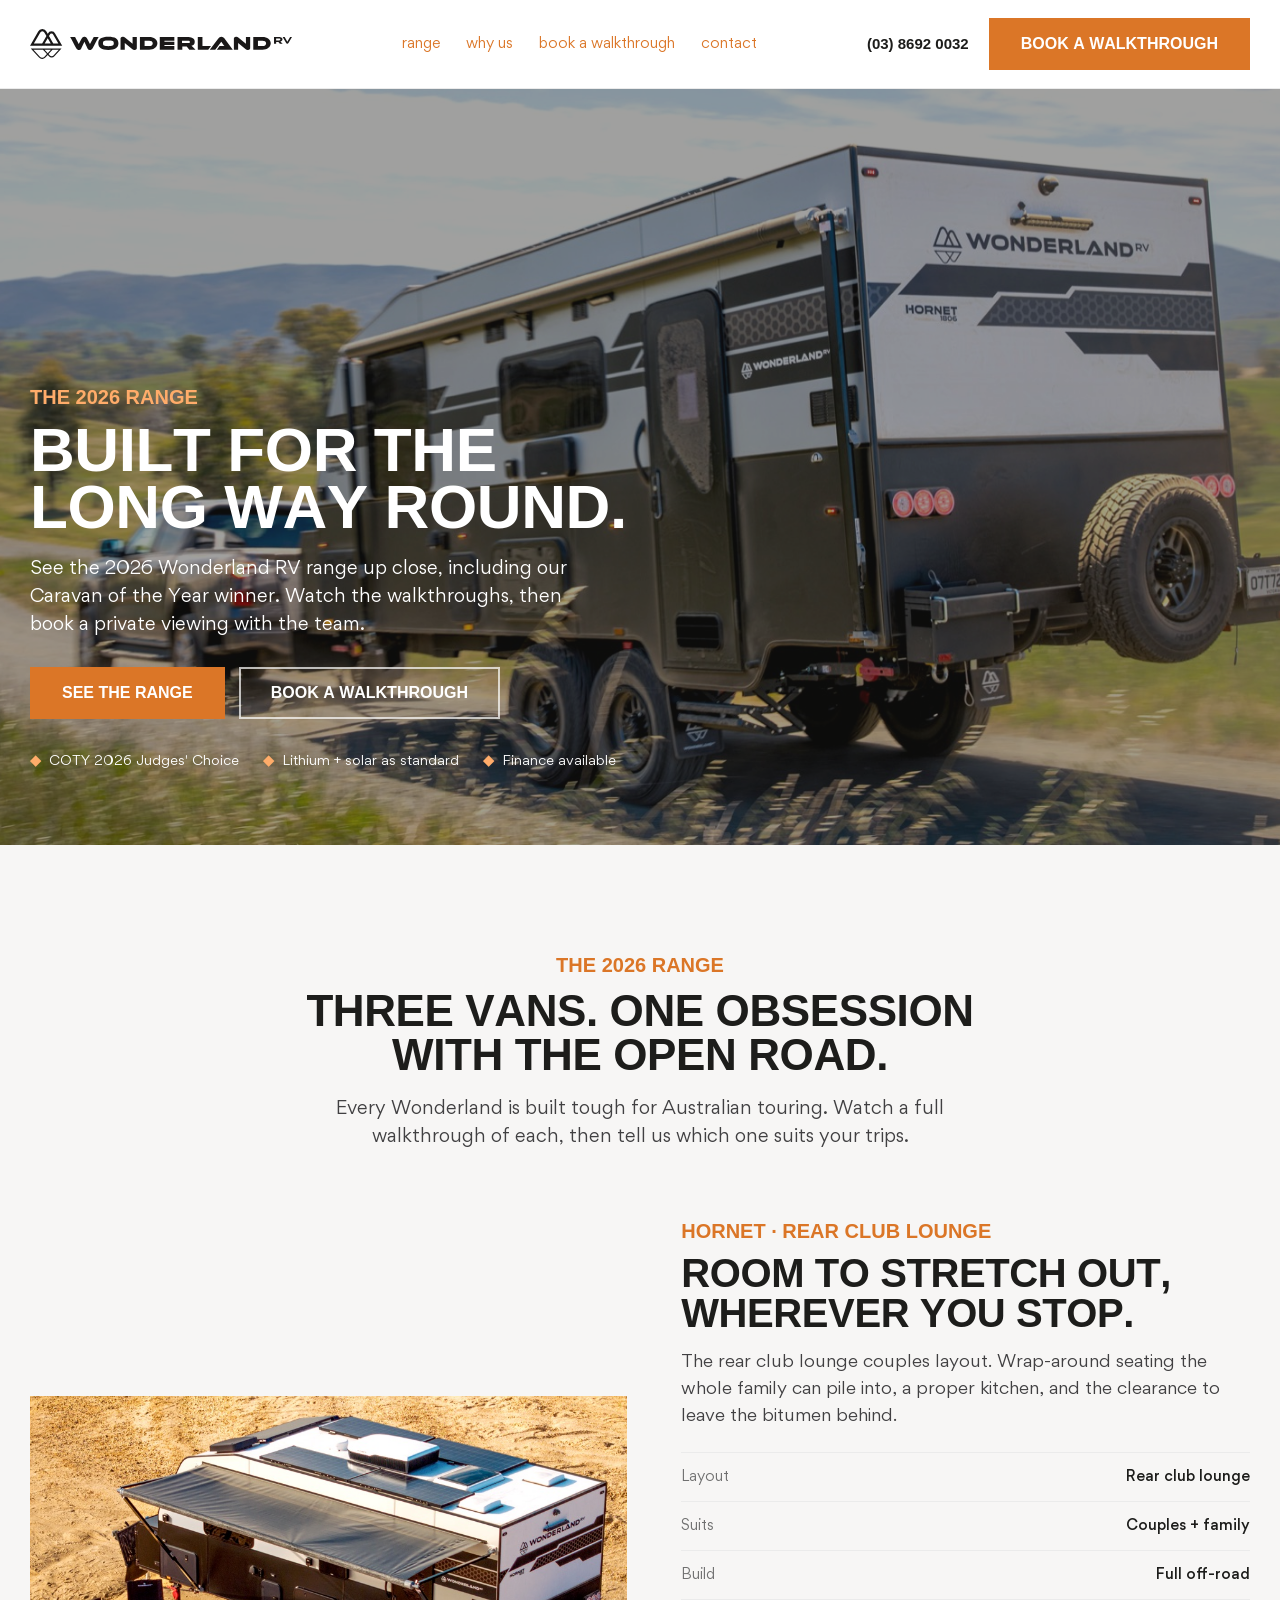
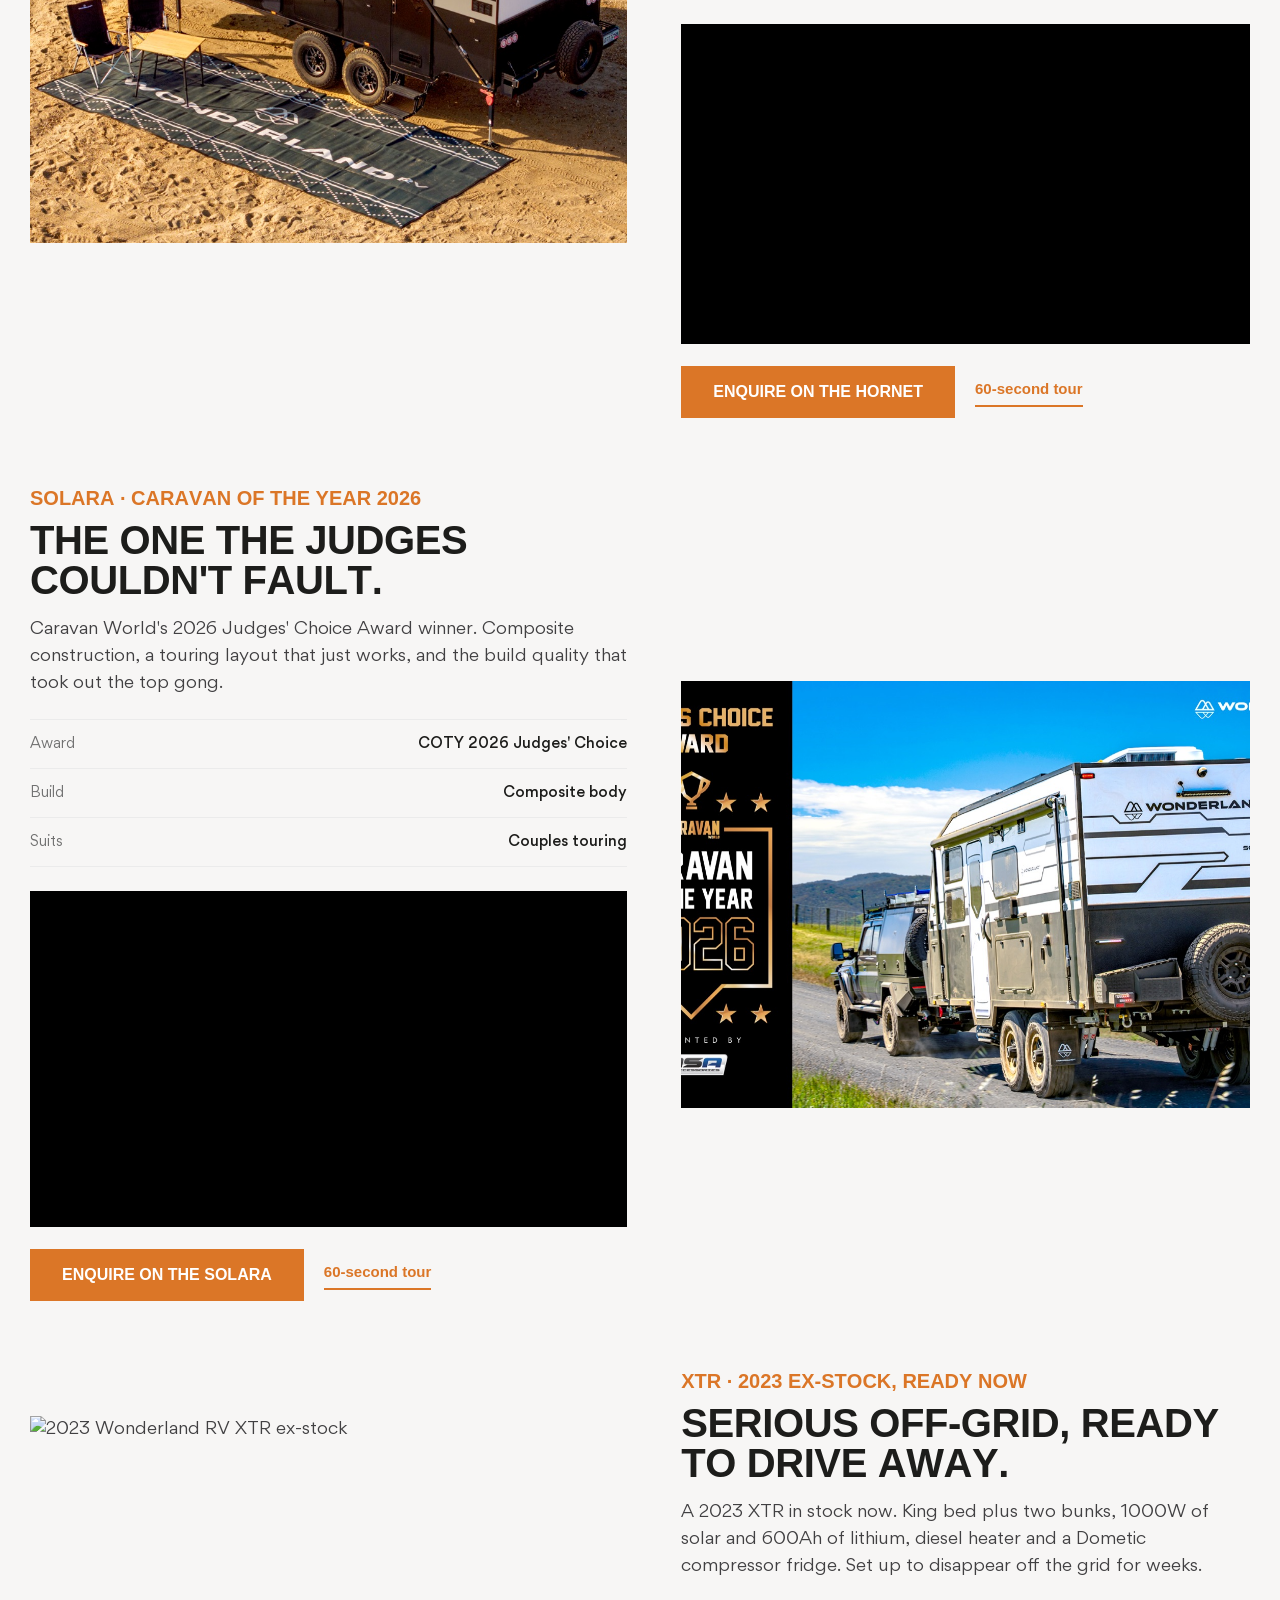
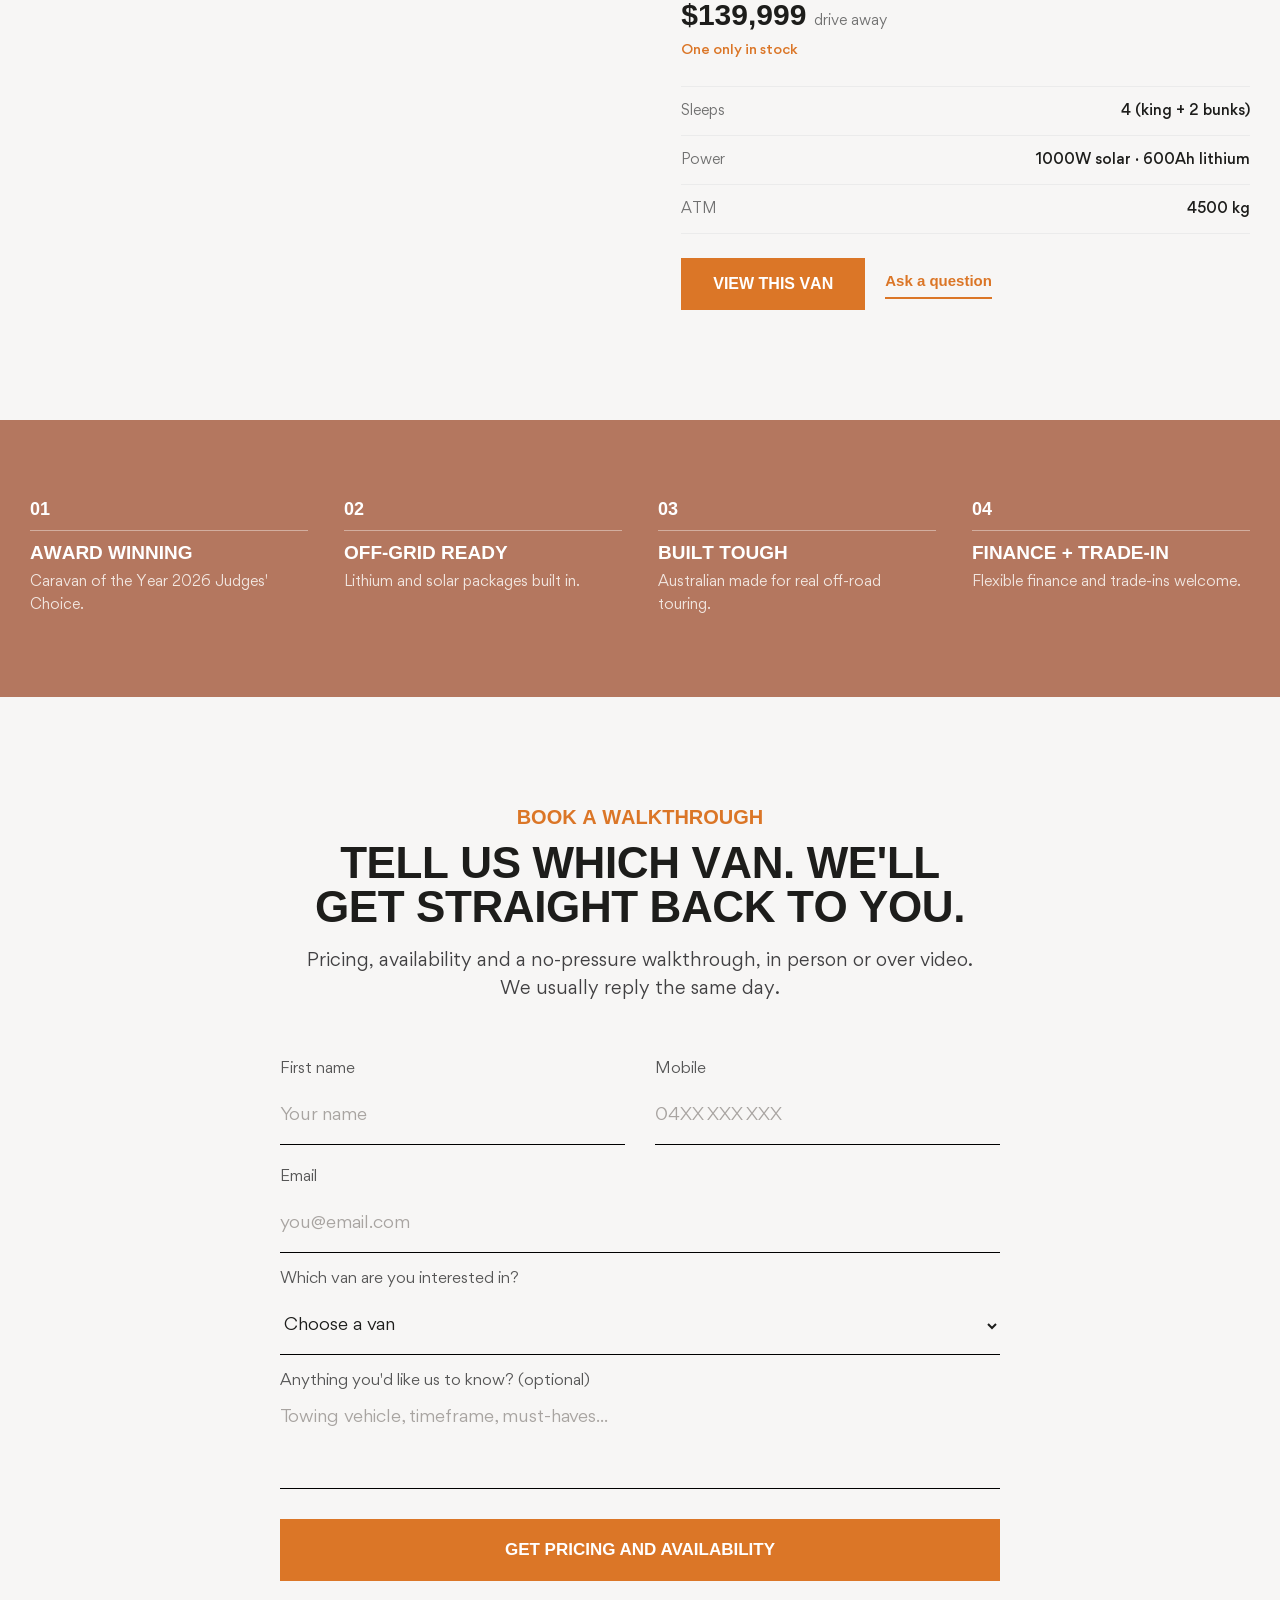
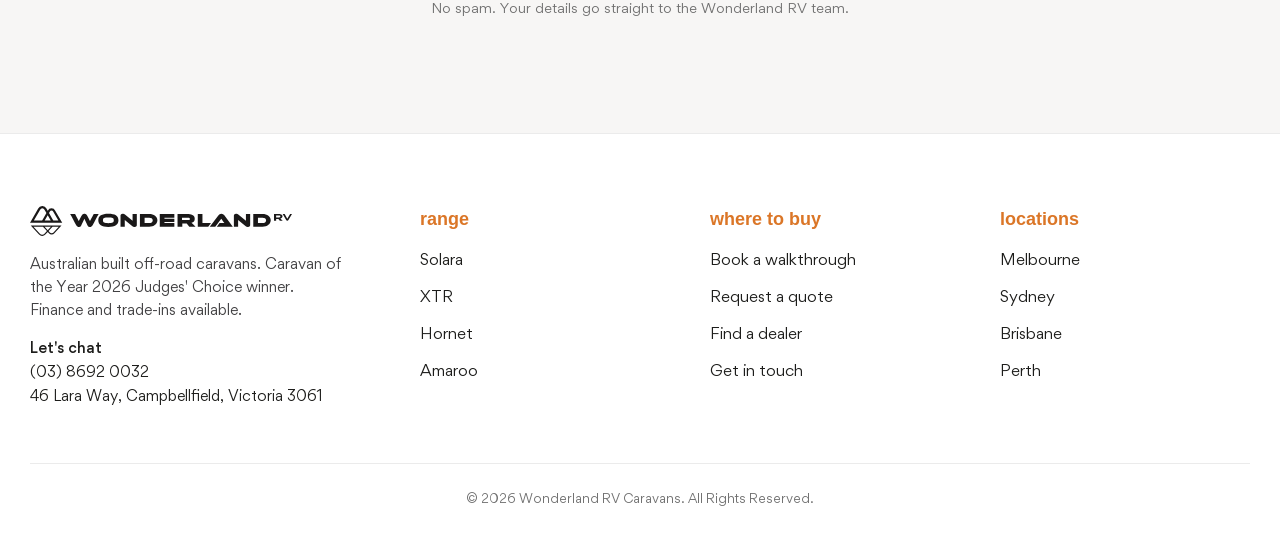
==== index.html @ b88dc8cc "Wonderland RV 2026 range landing page (WL1066 preview) Co-Authored-By: Claude Opus 4.8 <noreply@anth" ====
<!DOCTYPE html>
<html lang="en-AU">
<head>
<meta charset="UTF-8">
<meta name="viewport" content="width=device-width, initial-scale=1.0">
<title>Wonderland RV — The 2026 Range</title>
<link rel="stylesheet" href="https://use.typekit.net/ywn7byg.css">
<style>
  @font-face{font-family:"Gordita";src:url("assets/fonts/Gordita-Light.woff2") format("woff2");font-weight:300;font-style:normal;font-display:swap}
  @font-face{font-family:"Gordita";src:url("assets/fonts/Gordita-Regular.woff2") format("woff2");font-weight:400;font-style:normal;font-display:swap}
  @font-face{font-family:"Gordita";src:url("assets/fonts/Gordita-Medium.woff2") format("woff2");font-weight:500;font-style:normal;font-display:swap}

  :root{
    --orange:#DB7627; --orange-light:#FFAC6A; --brown:#764C36; --brown-band:#B4775F;
    --ink:#1D1D1B; --body:#414042; --label:#565656;
    --cream:#F7F6F5; --near-white:#FDFAFA; --white:#FFFFFF;
    --g100:#EBEBEB; --g200:#C1C0C0; --g300:#A8A4A1; --g400:#918F8D; --g500:#707070;
    --display:"aviano-sans","Arial Narrow",Arial,sans-serif;
    --font:"Gordita","Helvetica Neue",Arial,sans-serif;
    --max:1280px;
  }
  *{margin:0;padding:0;box-sizing:border-box}
  html{scroll-behavior:smooth}
  body{font-family:var(--font);font-weight:400;font-size:18px;line-height:26px;color:var(--body);background:var(--white);font-kerning:none;-webkit-font-smoothing:antialiased}
  img{display:block;max-width:100%}
  a{color:var(--ink);text-decoration:none;transition:color .2s}
  a:hover{color:var(--orange)}
  b,strong{font-weight:500}
  h1,h2,h3{font-family:var(--display);font-weight:900;color:var(--ink);letter-spacing:-0.4px;line-height:1}
  .wrap{max-width:var(--max);margin:0 auto;padding:0 30px}
  .eyebrow{font-family:var(--display);font-weight:900;color:var(--orange);font-size:20px;line-height:1;letter-spacing:0;margin-bottom:14px}

  /* buttons */
  .btn{display:inline-block;text-align:center;font-family:var(--display);font-weight:900;font-size:16px;line-height:1;
    background:var(--orange);color:#fff;border:2px solid var(--orange);border-radius:0;padding:16px 30px;cursor:pointer;transition:all .25s}
  .btn:hover{background:rgba(240,239,237,.6);color:var(--orange);border-color:var(--orange)}
  .btn-onlight:hover{background:var(--cream);color:var(--orange)}
  .btn-line{background:transparent;color:var(--ink);border:2px solid var(--ink)}
  .btn-line:hover{background:var(--ink);color:#fff;border-color:var(--ink)}
  .btn-white{background:transparent;color:#fff;border:2px solid rgba(255,255,255,.7)}
  .btn-white:hover{background:#fff;color:var(--orange);border-color:#fff}
  .textlink{font-family:var(--display);font-weight:900;font-size:15px;color:var(--orange);border-bottom:2px solid var(--orange);padding-bottom:3px}
  .textlink:hover{color:var(--brown);border-color:var(--brown)}

  /* header */
  header{position:sticky;top:0;z-index:200;background:#fff;border-bottom:1px solid var(--g100)}
  .hd{display:flex;align-items:center;justify-content:space-between;height:88px}
  .hd-logo img{height:30px;width:auto}
  .nav{display:flex;align-items:center;gap:26px}
  .nav a{font-family:var(--font);font-weight:400;font-size:15px;color:var(--orange)}
  .nav a:hover{color:var(--brown)}
  .hd-right{display:flex;align-items:center;gap:20px}
  .hd-phone{font-family:var(--display);font-weight:900;font-size:15px;color:var(--ink)}
  .hd-phone:hover{color:var(--orange)}

  /* hero */
  .hero{position:relative;min-height:84vh;display:flex;align-items:flex-end;
    background:url('assets/landscape-1.jpg') center/cover no-repeat}
  .hero::before{content:"";position:absolute;inset:0;background:rgba(29,29,27,.42)}
  .hero-in{position:relative;z-index:2;padding:0 30px 70px;max-width:760px}
  .hero .eyebrow{color:var(--orange-light)}
  .hero h1{color:#fff;font-size:62px;line-height:.92;margin-bottom:20px}
  .hero p{color:#fff;font-size:19px;line-height:28px;max-width:560px;margin-bottom:28px}
  .hero-cta{display:flex;gap:14px;flex-wrap:wrap}
  .hero-trust{display:flex;gap:24px;flex-wrap:wrap;margin-top:30px;color:#fff;font-size:14px}
  .hero-trust span{display:flex;align-items:center;gap:8px}
  .hero-trust i{color:var(--orange-light);font-style:normal;font-weight:700}

  /* sections */
  section{padding:110px 0}
  .sec-head{max-width:680px}
  .sec-head.center{margin:0 auto;text-align:center}
  .sec-head h2{font-size:44px;line-height:1;margin-bottom:18px}
  .sec-head p{font-size:19px;line-height:28px;color:var(--body)}
  .bg-cream{background:var(--cream)}
  .bg-nw{background:var(--near-white)}

  /* van blocks */
  .van{display:grid;grid-template-columns:1.05fr 1fr;gap:54px;align-items:center;margin-top:70px}
  .van:first-of-type{margin-top:54px}
  .van.flip .van-media{order:2}
  .van-media img{width:100%;height:100%;object-fit:cover;aspect-ratio:4/3}
  .van-label{font-family:var(--display);font-weight:900;font-size:20px;color:var(--orange);line-height:1;margin-bottom:12px}
  .van h3{font-size:40px;line-height:1;margin-bottom:16px}
  .van .lead{font-size:18px;line-height:27px;color:var(--body);margin-bottom:22px}
  .price{font-family:var(--font);margin-bottom:22px}
  .price .now{font-family:var(--display);font-weight:900;font-size:30px;color:var(--ink)}
  .price .lbl{font-size:15px;color:var(--g500);margin-left:8px}
  .price .stock{display:block;font-size:14px;color:var(--orange);font-weight:500;margin-top:4px}
  .specs{border-top:1px solid var(--g100);margin-bottom:24px}
  .specs .row{display:flex;justify-content:space-between;gap:16px;padding:11px 0;border-bottom:1px solid var(--g100);font-size:15px}
  .specs .row .k{color:var(--g500)}
  .specs .row .v{color:var(--ink);font-weight:500;text-align:right}
  .vid{position:relative;aspect-ratio:16/9;background:#000;margin-bottom:22px}
  .vid iframe{width:100%;height:100%;border:0;display:block}
  .van-actions{display:flex;gap:20px;align-items:center;flex-wrap:wrap}

  /* warm brown trust band */
  .band{background:var(--brown-band);color:#fff;padding:80px 0}
  .band .grid{display:grid;grid-template-columns:repeat(4,1fr);gap:36px}
  .band .num{font-family:var(--display);font-weight:900;font-size:18px;color:#fff;line-height:1;margin-bottom:12px;padding-bottom:12px;border-bottom:1px solid rgba(255,255,255,.4)}
  .band h4{font-family:var(--display);font-weight:900;font-size:19px;color:#fff;margin-bottom:8px;line-height:1.05}
  .band p{font-size:15px;line-height:23px;color:#f2e7e1}

  /* form */
  .formgrid{max-width:720px;margin:40px auto 0}
  .frow{display:grid;grid-template-columns:1fr 1fr;gap:0 30px}
  .field{margin-bottom:6px}
  .field label{display:block;margin:18px 0 10px;line-height:1;font-size:16px;font-weight:400;color:var(--label)}
  .field input,.field select,.field textarea{display:block;width:100%;height:58px;background:transparent;border:none;
    border-bottom:1px solid #000;border-radius:0;padding:0;outline:none;font-family:var(--font);font-size:18px;color:var(--ink)}
  .field textarea{height:90px;padding-top:8px;resize:none}
  .field select{color:var(--ink)}
  .field input::placeholder,.field textarea::placeholder{color:var(--g300)}
  .field input:focus,.field select:focus,.field textarea:focus{border-bottom-color:var(--orange)}
  .submitwrap{margin-top:30px}
  .submit{width:100%;height:62px;border:none;border-radius:0;background:var(--orange);color:#fff;
    font-family:var(--display);font-weight:900;font-size:17px;cursor:pointer;transition:background .25s}
  .submit:hover{background:var(--brown)}
  .reassure{text-align:center;font-size:14px;color:var(--g500);margin-top:16px}

  /* footer */
  footer{background:#fff;border-top:1px solid var(--g100);padding:72px 0 0}
  .foot-top{display:grid;grid-template-columns:1.4fr 1fr 1fr 1fr;gap:40px}
  .foot-logo img{height:30px;margin-bottom:18px}
  .foot-lead p{font-size:15px;line-height:23px;color:var(--body);margin-bottom:14px;max-width:320px}
  .foot-lead .ct{font-size:15px;line-height:24px;color:var(--ink)}
  .foot-lead .ct b{font-weight:500}
  .foot-col h5{font-family:var(--display);font-weight:900;font-size:18px;color:var(--orange);margin-bottom:16px;text-transform:lowercase}
  .foot-col a{display:block;font-size:16px;color:var(--ink);margin-bottom:11px}
  .foot-bottom{border-top:1px solid var(--g100);margin-top:54px;padding:22px 0;text-align:center;font-size:13px;color:var(--g500)}

  /* mobile sticky */
  .mbar{position:fixed;bottom:0;left:0;right:0;z-index:300;display:none;gap:0;background:#fff;border-top:1px solid var(--g100)}
  .mbar a{flex:1;text-align:center;font-family:var(--display);font-weight:900;font-size:15px;padding:16px;border:none}
  .mbar .m-call{background:#fff;color:var(--ink)}
  .mbar .m-enq{background:var(--orange);color:#fff}

  @media(max-width:900px){
    .nav{display:none}
    .hero h1{font-size:40px}
    .hero{min-height:78vh}
    .hero-in{padding-bottom:50px}
    section{padding:64px 0}
    .sec-head h2{font-size:30px}
    .van,.van.flip .van-media{grid-template-columns:1fr;gap:26px;order:0}
    .van .van-media{order:-1}
    .van h3{font-size:32px}
    .band{padding:54px 0}
    .band .grid{grid-template-columns:1fr 1fr;gap:30px}
    .frow{grid-template-columns:1fr;gap:0}
    .foot-top{grid-template-columns:1fr 1fr;gap:32px}
    .foot-lead{grid-column:1 / -1}
    .mbar{display:flex}
    body{padding-bottom:54px}
    .hd-phone span{display:none}
  }
  @media(max-width:480px){
    .hero h1{font-size:33px}
    .foot-top{grid-template-columns:1fr}
  }
</style>
</head>
<body>

<header>
  <div class="wrap hd">
    <a href="#" class="hd-logo"><img src="assets/wl-logo.svg" alt="Wonderland RV"></a>
    <nav class="nav">
      <a href="#vans">range</a>
      <a href="#why">why us</a>
      <a href="#enquire">book a walkthrough</a>
      <a href="#enquire">contact</a>
    </nav>
    <div class="hd-right">
      <a href="tel:0386920032" class="hd-phone"><span>(03) 8692 0032</span></a>
      <a href="#enquire" class="btn btn-onlight">BOOK A WALKTHROUGH</a>
    </div>
  </div>
</header>

<div class="hero">
  <div class="hero-in">
    <div class="eyebrow">THE 2026 RANGE</div>
    <h1>BUILT FOR THE<br>LONG WAY ROUND.</h1>
    <p>See the 2026 Wonderland RV range up close, including our Caravan of the Year winner. Watch the walkthroughs, then book a private viewing with the team.</p>
    <div class="hero-cta">
      <a href="#vans" class="btn">SEE THE RANGE</a>
      <a href="#enquire" class="btn btn-white">BOOK A WALKTHROUGH</a>
    </div>
    <div class="hero-trust">
      <span><i>&#9670;</i> COTY 2026 Judges' Choice</span>
      <span><i>&#9670;</i> Lithium + solar as standard</span>
      <span><i>&#9670;</i> Finance available</span>
    </div>
  </div>
</div>

<section id="vans" class="bg-cream">
  <div class="wrap">
    <div class="sec-head center">
      <div class="eyebrow">THE 2026 RANGE</div>
      <h2>THREE VANS. ONE OBSESSION WITH THE OPEN ROAD.</h2>
      <p>Every Wonderland is built tough for Australian touring. Watch a full walkthrough of each, then tell us which one suits your trips.</p>
    </div>

    <!-- HORNET -->
    <div class="van">
      <div class="van-media"><img src="assets/portrait-1.jpg" alt="Wonderland RV Hornet set up off-grid"></div>
      <div>
        <div class="van-label">HORNET &middot; REAR CLUB LOUNGE</div>
        <h3>ROOM TO STRETCH OUT, WHEREVER YOU STOP.</h3>
        <p class="lead">The rear club lounge couples layout. Wrap-around seating the whole family can pile into, a proper kitchen, and the clearance to leave the bitumen behind.</p>
        <div class="specs">
          <div class="row"><span class="k">Layout</span><span class="v">Rear club lounge</span></div>
          <div class="row"><span class="k">Suits</span><span class="v">Couples + family</span></div>
          <div class="row"><span class="k">Build</span><span class="v">Full off-road</span></div>
        </div>
        <div class="vid"><iframe src="https://www.youtube.com/embed/Yk4vxl-iUcU" title="Hornet walkthrough" allowfullscreen></iframe></div>
        <div class="van-actions">
          <a href="#enquire" class="btn btn-onlight">ENQUIRE ON THE HORNET</a>
          <a href="https://youtube.com/shorts/kx4gdJNQkqw" class="textlink">60-second tour</a>
        </div>
      </div>
    </div>

    <!-- SOLARA / COTY -->
    <div class="van flip">
      <div class="van-media"><img src="assets/coty-landscape-1.jpg" alt="Wonderland RV Solara, Caravan of the Year 2026 winner"></div>
      <div>
        <div class="van-label">SOLARA &middot; CARAVAN OF THE YEAR 2026</div>
        <h3>THE ONE THE JUDGES COULDN'T FAULT.</h3>
        <p class="lead">Caravan World's 2026 Judges' Choice Award winner. Composite construction, a touring layout that just works, and the build quality that took out the top gong.</p>
        <div class="specs">
          <div class="row"><span class="k">Award</span><span class="v">COTY 2026 Judges' Choice</span></div>
          <div class="row"><span class="k">Build</span><span class="v">Composite body</span></div>
          <div class="row"><span class="k">Suits</span><span class="v">Couples touring</span></div>
        </div>
        <div class="vid"><iframe src="https://www.youtube.com/embed/x0NoTZonq8Q" title="Solara walkthrough" allowfullscreen></iframe></div>
        <div class="van-actions">
          <a href="#enquire" class="btn btn-onlight">ENQUIRE ON THE SOLARA</a>
          <a href="https://youtube.com/shorts/GnmTMaLi5uU" class="textlink">60-second tour</a>
        </div>
      </div>
    </div>

    <!-- XTR -->
    <div class="van">
      <div class="van-media"><img src="https://www.outboundrvs.com.au/images/61331934/WONDERLANDRV/XTR/865/1?t=639178274141895350&w=1100&h=0" alt="2023 Wonderland RV XTR ex-stock"></div>
      <div>
        <div class="van-label">XTR &middot; 2023 EX-STOCK, READY NOW</div>
        <h3>SERIOUS OFF-GRID, READY TO DRIVE AWAY.</h3>
        <p class="lead">A 2023 XTR in stock now. King bed plus two bunks, 1000W of solar and 600Ah of lithium, diesel heater and a Dometic compressor fridge. Set up to disappear off the grid for weeks.</p>
        <div class="price"><span class="now">$139,999</span><span class="lbl">drive away</span><span class="stock">One only in stock</span></div>
        <div class="specs">
          <div class="row"><span class="k">Sleeps</span><span class="v">4 (king + 2 bunks)</span></div>
          <div class="row"><span class="k">Power</span><span class="v">1000W solar &middot; 600Ah lithium</span></div>
          <div class="row"><span class="k">ATM</span><span class="v">4500 kg</span></div>
        </div>
        <div class="van-actions">
          <a href="https://www.outboundrvs.com.au/stock/2023-wonderlandrv-xtr----564167" class="btn btn-onlight">VIEW THIS VAN</a>
          <a href="#enquire" class="textlink">Ask a question</a>
        </div>
      </div>
    </div>
  </div>
</section>

<div class="band" id="why">
  <div class="wrap">
    <div class="grid">
      <div><div class="num">01</div><h4>AWARD WINNING</h4><p>Caravan of the Year 2026 Judges' Choice.</p></div>
      <div><div class="num">02</div><h4>OFF-GRID READY</h4><p>Lithium and solar packages built in.</p></div>
      <div><div class="num">03</div><h4>BUILT TOUGH</h4><p>Australian made for real off-road touring.</p></div>
      <div><div class="num">04</div><h4>FINANCE + TRADE-IN</h4><p>Flexible finance and trade-ins welcome.</p></div>
    </div>
  </div>
</div>

<section id="enquire" class="bg-cream">
  <div class="wrap">
    <div class="sec-head center">
      <div class="eyebrow">BOOK A WALKTHROUGH</div>
      <h2>TELL US WHICH VAN. WE'LL GET STRAIGHT BACK TO YOU.</h2>
      <p>Pricing, availability and a no-pressure walkthrough, in person or over video. We usually reply the same day.</p>
    </div>
    <form class="formgrid" onsubmit="event.preventDefault();this.innerHTML='<div style=\'text-align:center;padding:50px 10px\'><div style=\'font-family:var(--display);font-weight:900;font-size:28px;color:var(--ink);margin-bottom:10px\'>THANKS, WE&#39;VE GOT IT.</div><p style=\'color:var(--body)\'>The team will be in touch shortly with pricing and availability.</p></div>';">
      <div class="frow">
        <div class="field"><label>First name</label><input type="text" placeholder="Your name" required></div>
        <div class="field"><label>Mobile</label><input type="tel" placeholder="04XX XXX XXX" required></div>
      </div>
      <div class="field"><label>Email</label><input type="email" placeholder="you@email.com" required></div>
      <div class="field"><label>Which van are you interested in?</label>
        <select required>
          <option value="" disabled selected>Choose a van</option>
          <option>Hornet — rear club lounge</option>
          <option>Solara — COTY 2026 winner</option>
          <option>XTR — 2023 ex-stock</option>
          <option>Not sure yet, help me choose</option>
        </select>
      </div>
      <div class="field"><label>Anything you'd like us to know? (optional)</label><textarea placeholder="Towing vehicle, timeframe, must-haves..."></textarea></div>
      <div class="submitwrap"><button type="submit" class="submit">GET PRICING AND AVAILABILITY</button></div>
      <p class="reassure">No spam. Your details go straight to the Wonderland RV team.</p>
    </form>
  </div>
</section>

<footer>
  <div class="wrap">
    <div class="foot-top">
      <div class="foot-lead">
        <div class="foot-logo"><img src="assets/wl-logo.svg" alt="Wonderland RV"></div>
        <p>Australian built off-road caravans. Caravan of the Year 2026 Judges' Choice winner. Finance and trade-ins available.</p>
        <div class="ct"><b>Let's chat</b><br>(03) 8692 0032<br>46 Lara Way, Campbellfield, Victoria 3061</div>
      </div>
      <div class="foot-col">
        <h5>range</h5>
        <a href="#vans">Solara</a><a href="#vans">XTR</a><a href="#vans">Hornet</a><a href="#vans">Amaroo</a>
      </div>
      <div class="foot-col">
        <h5>where to buy</h5>
        <a href="#enquire">Book a walkthrough</a><a href="#enquire">Request a quote</a><a href="https://www.outboundrvs.com.au/">Find a dealer</a><a href="#enquire">Get in touch</a>
      </div>
      <div class="foot-col">
        <h5>locations</h5>
        <a href="#">Melbourne</a><a href="#">Sydney</a><a href="#">Brisbane</a><a href="#">Perth</a>
      </div>
    </div>
    <div class="foot-bottom">&copy; 2026 Wonderland RV Caravans. All Rights Reserved.</div>
  </div>
</footer>

<div class="mbar">
  <a href="tel:0386920032" class="m-call">CALL</a>
  <a href="#enquire" class="m-enq">BOOK A WALKTHROUGH</a>
</div>

</body>
</html>
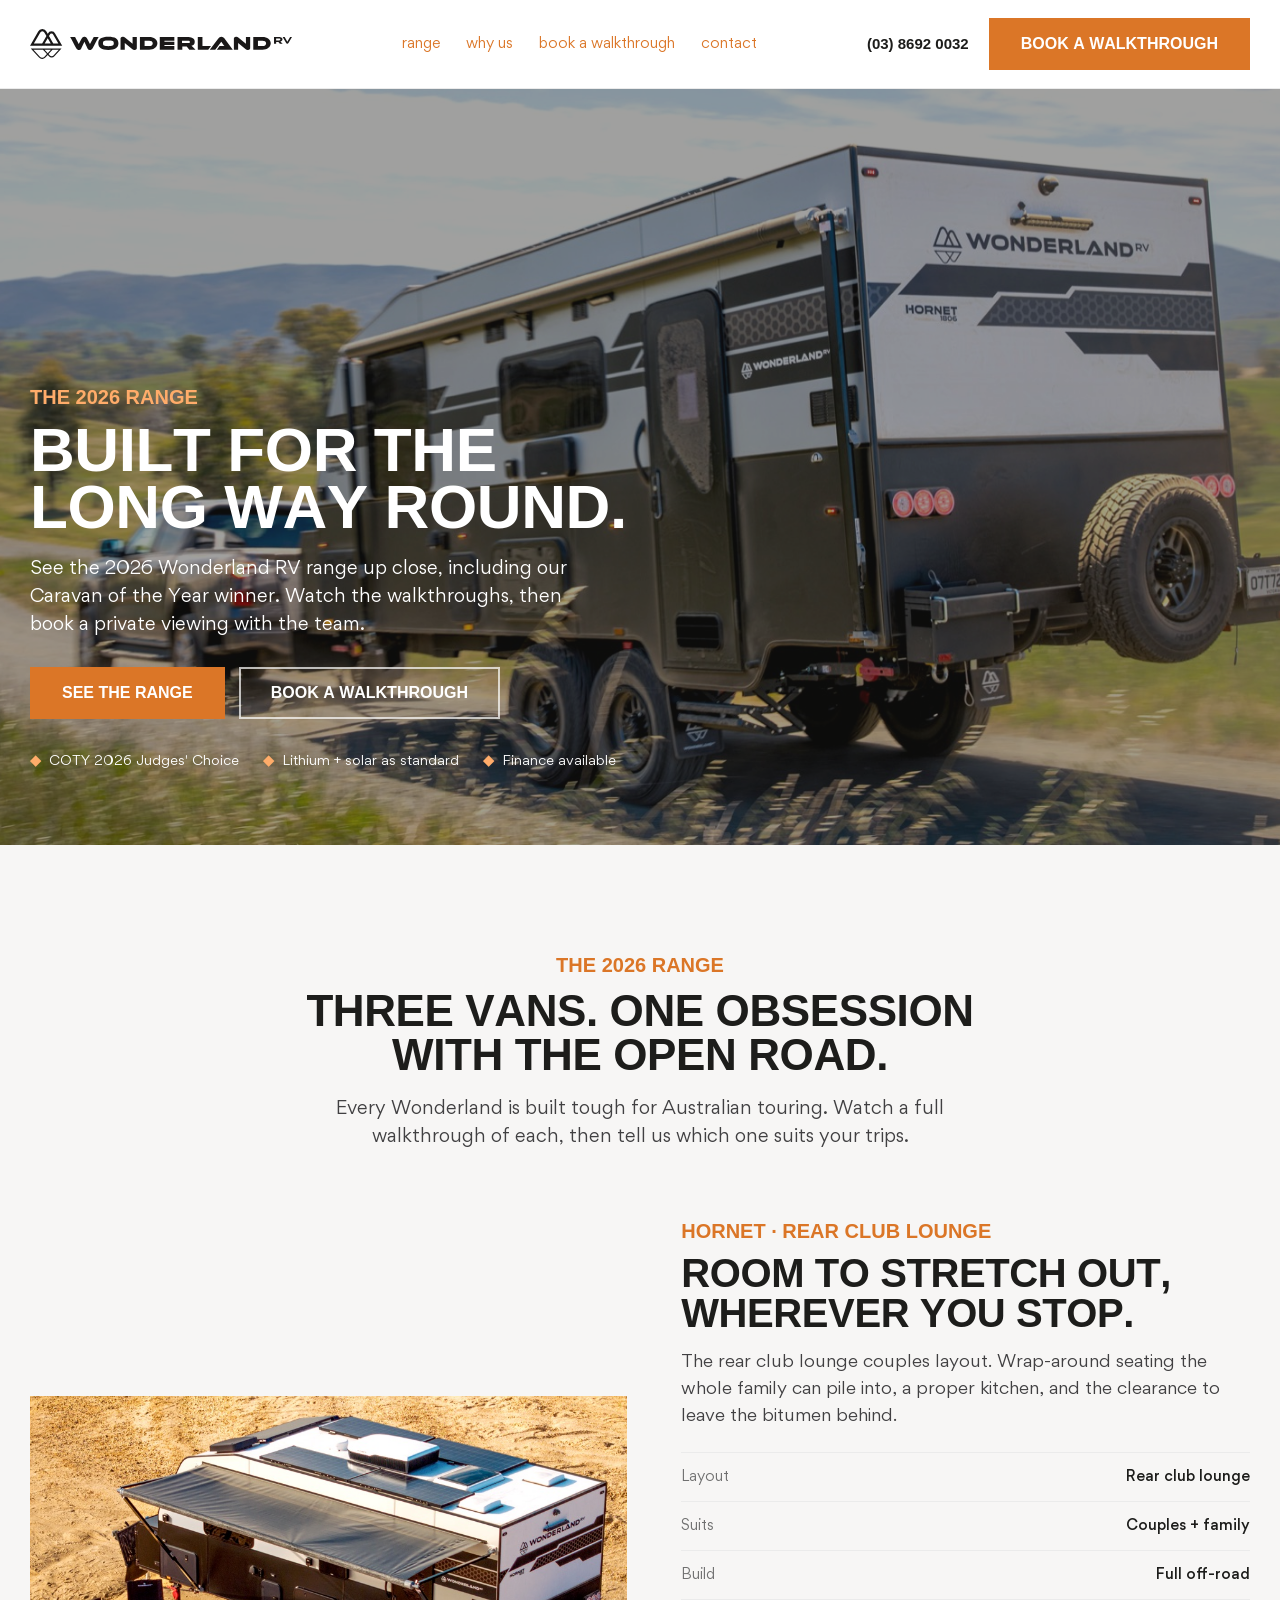
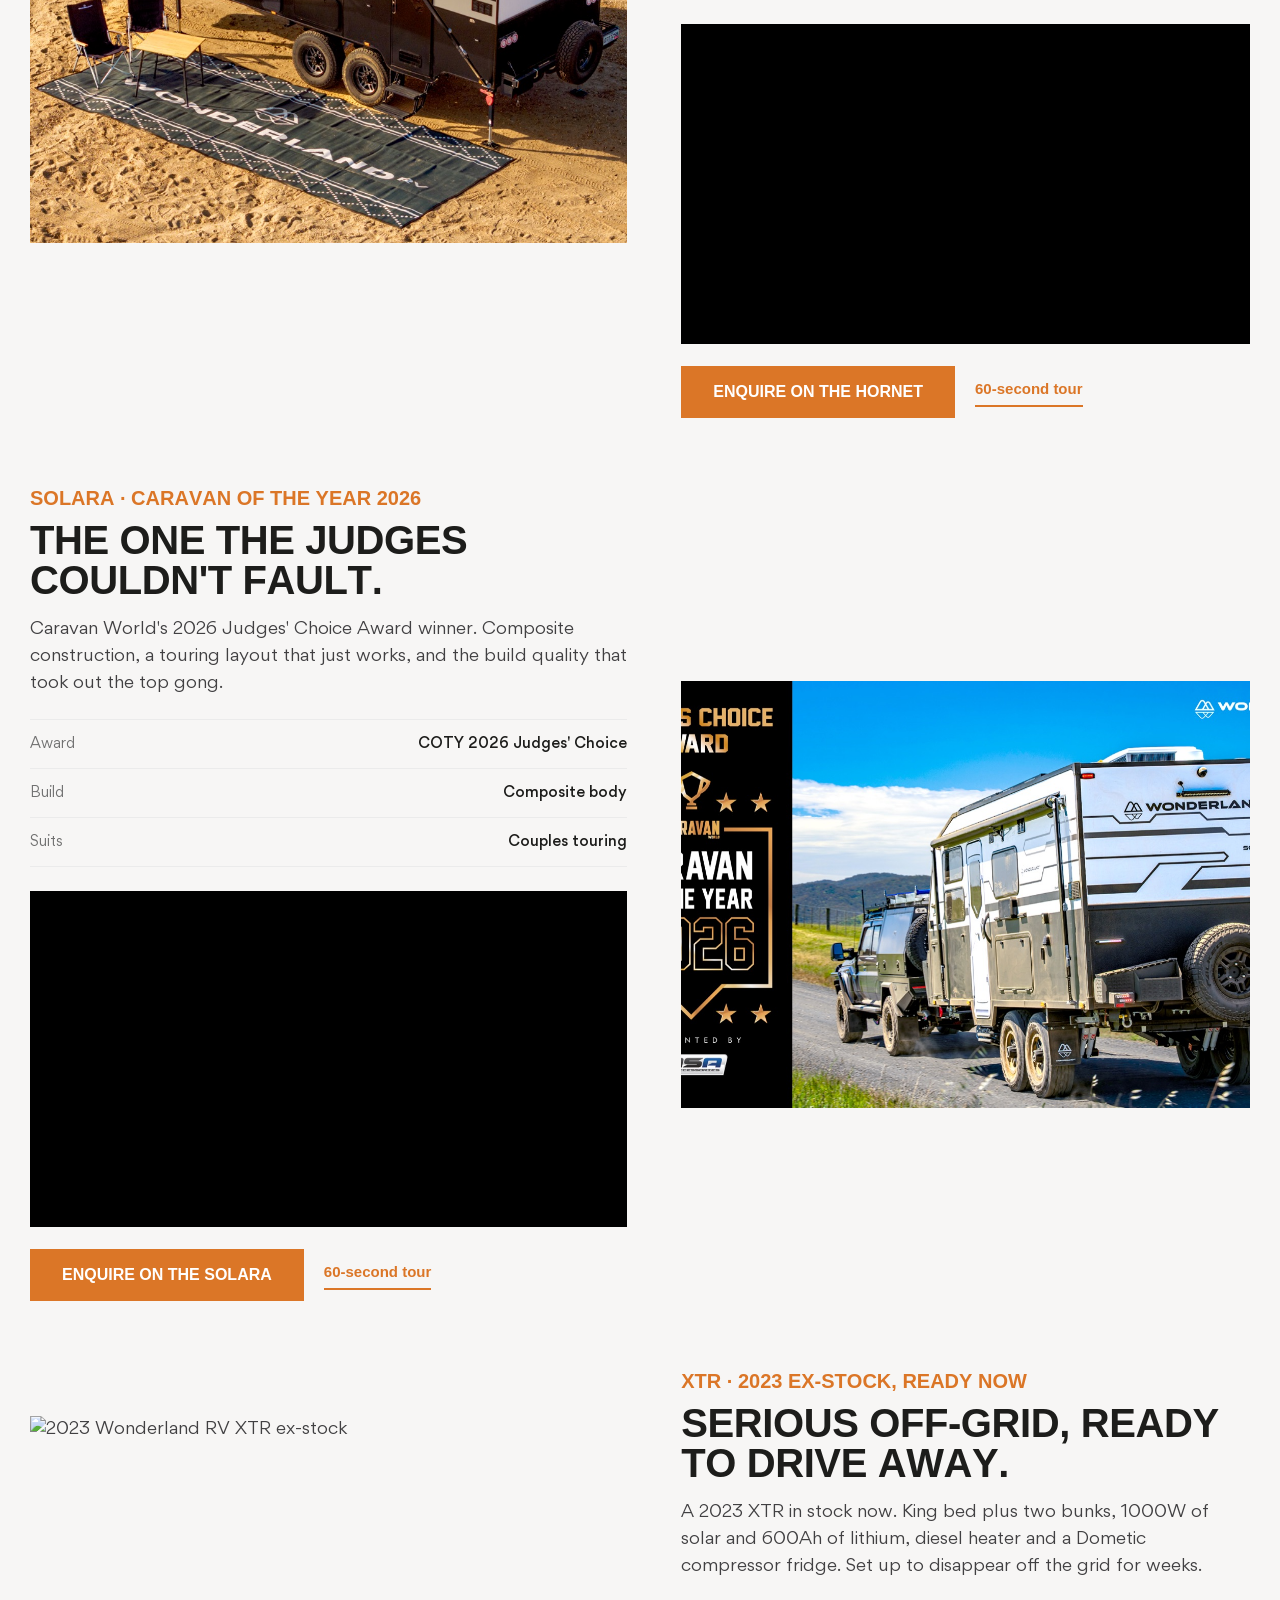
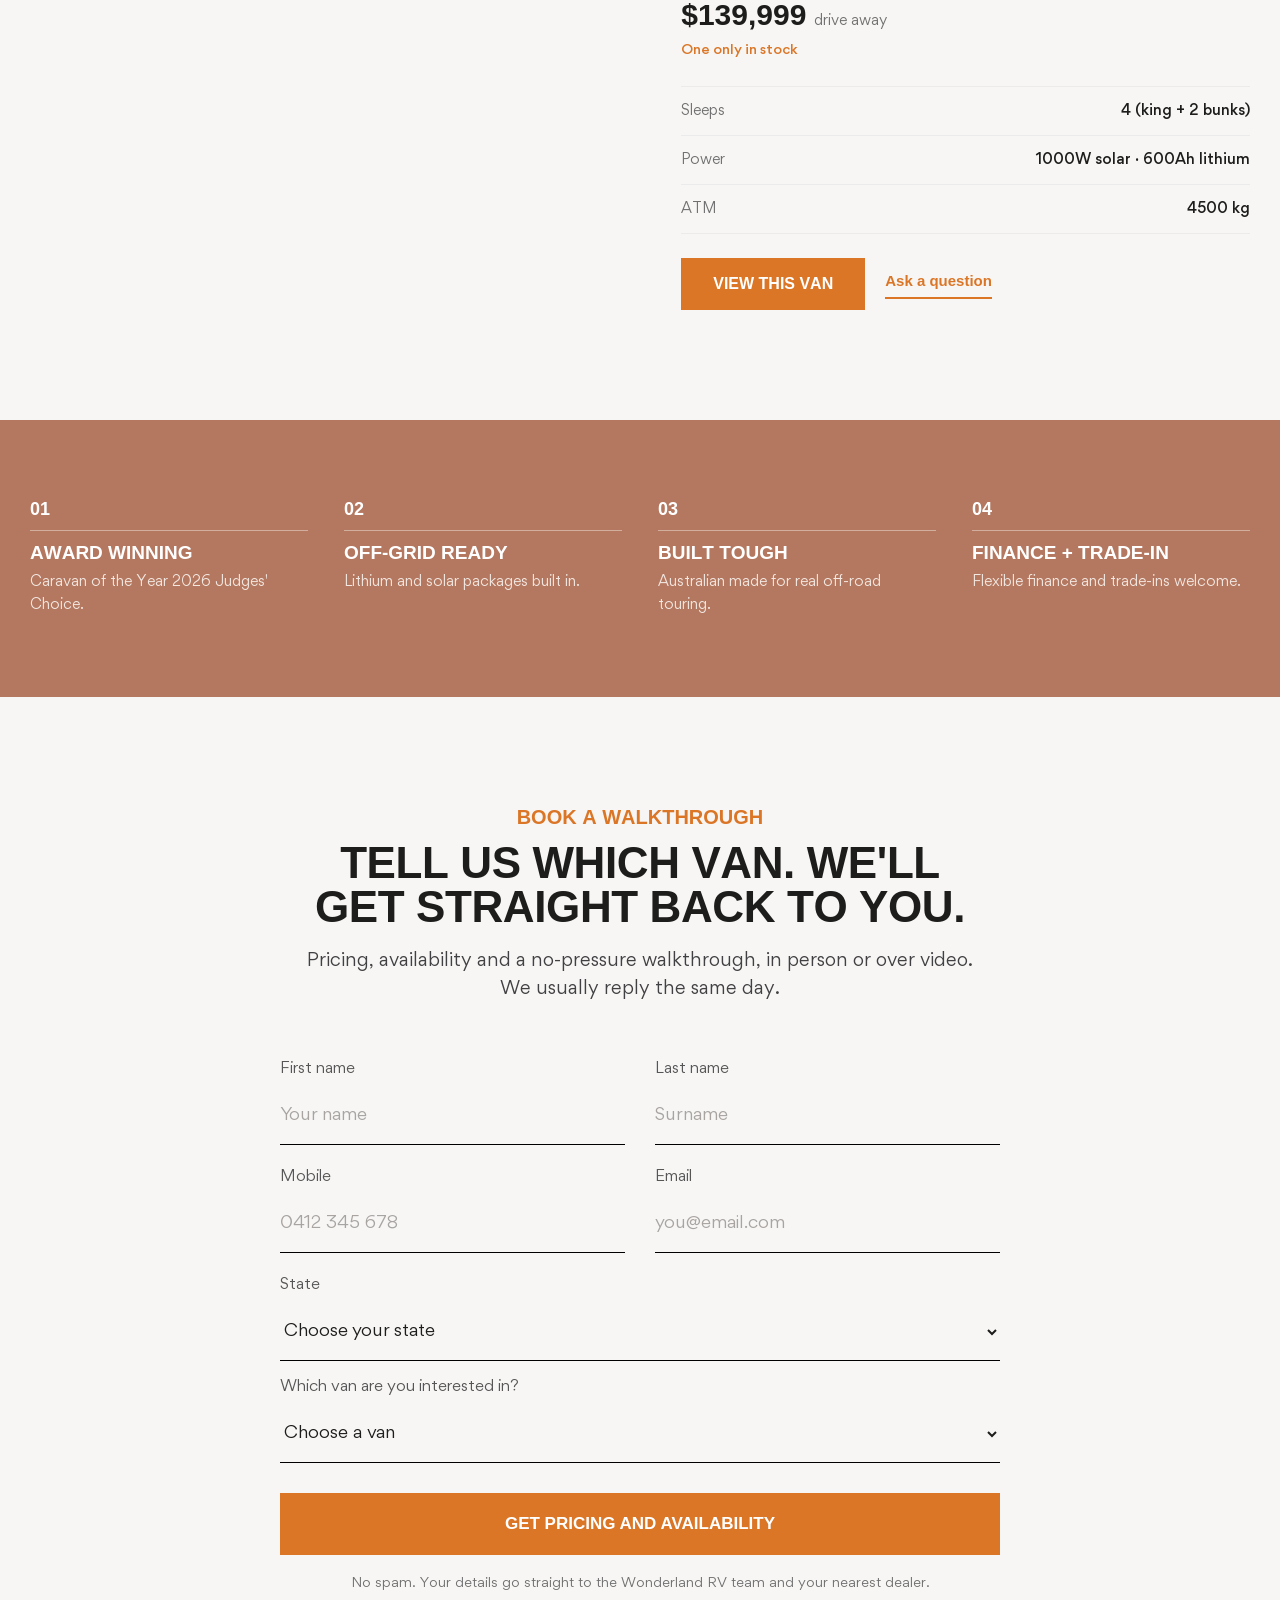
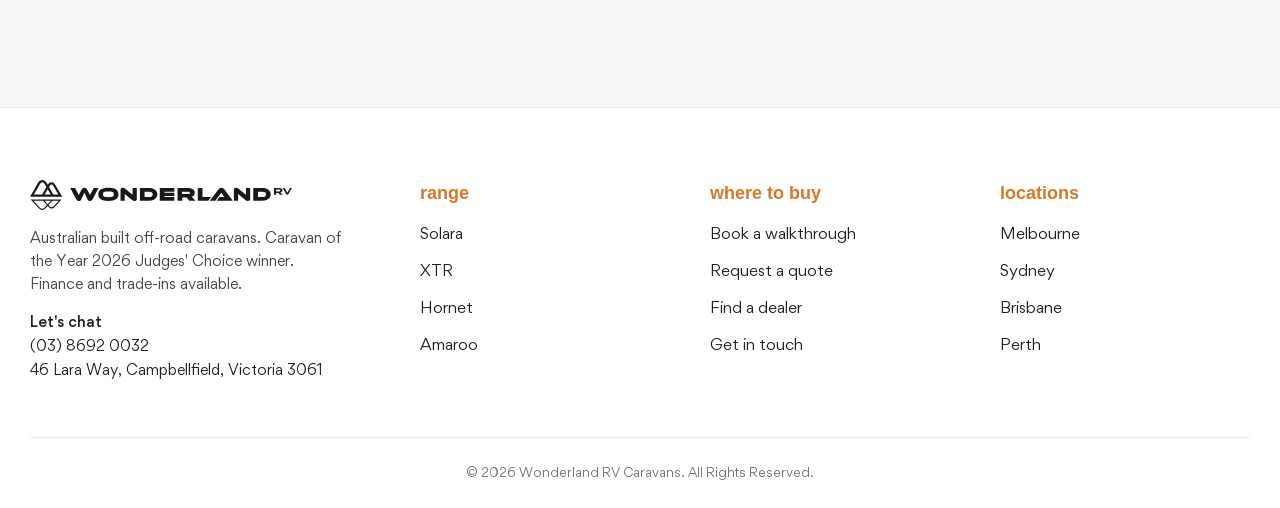
==== commit 3df5d968: "Wire enquiry form to AC form 47 (ad_source passthrough, state routing, +61 phone) Co-Authored-By: Cl" ====
--- a/index.html
+++ b/index.html
@@ -218,7 +218,7 @@
         </div>
         <div class="vid"><iframe src="https://www.youtube.com/embed/Yk4vxl-iUcU" title="Hornet walkthrough" allowfullscreen></iframe></div>
         <div class="van-actions">
-          <a href="#enquire" class="btn btn-onlight">ENQUIRE ON THE HORNET</a>
+          <a href="#enquire" class="btn btn-onlight" onclick="wlPick('Hornet - rear club lounge')">ENQUIRE ON THE HORNET</a>
           <a href="https://youtube.com/shorts/kx4gdJNQkqw" class="textlink">60-second tour</a>
         </div>
       </div>
@@ -238,7 +238,7 @@
         </div>
         <div class="vid"><iframe src="https://www.youtube.com/embed/x0NoTZonq8Q" title="Solara walkthrough" allowfullscreen></iframe></div>
         <div class="van-actions">
-          <a href="#enquire" class="btn btn-onlight">ENQUIRE ON THE SOLARA</a>
+          <a href="#enquire" class="btn btn-onlight" onclick="wlPick('Solara - COTY 2026 winner')">ENQUIRE ON THE SOLARA</a>
           <a href="https://youtube.com/shorts/GnmTMaLi5uU" class="textlink">60-second tour</a>
         </div>
       </div>
@@ -259,7 +259,7 @@
         </div>
         <div class="van-actions">
           <a href="https://www.outboundrvs.com.au/stock/2023-wonderlandrv-xtr----564167" class="btn btn-onlight">VIEW THIS VAN</a>
-          <a href="#enquire" class="textlink">Ask a question</a>
+          <a href="#enquire" class="textlink" onclick="wlPick('XTR - 2023 ex-stock')">Ask a question</a>
         </div>
       </div>
     </div>
@@ -284,24 +284,45 @@
       <h2>TELL US WHICH VAN. WE'LL GET STRAIGHT BACK TO YOU.</h2>
       <p>Pricing, availability and a no-pressure walkthrough, in person or over video. We usually reply the same day.</p>
     </div>
-    <form class="formgrid" onsubmit="event.preventDefault();this.innerHTML='<div style=\'text-align:center;padding:50px 10px\'><div style=\'font-family:var(--display);font-weight:900;font-size:28px;color:var(--ink);margin-bottom:10px\'>THANKS, WE&#39;VE GOT IT.</div><p style=\'color:var(--body)\'>The team will be in touch shortly with pricing and availability.</p></div>';">
+    <form id="wlform" class="formgrid" method="POST" action="https://wonderlandrv.activehosted.com/proc.php" target="ac_sink" onsubmit="return wlSubmit(this)">
+      <input type="hidden" name="u" value="47"><input type="hidden" name="f" value="47">
+      <input type="hidden" name="s"><input type="hidden" name="c" value="0">
+      <input type="hidden" name="m" value="0"><input type="hidden" name="act" value="sub">
+      <input type="hidden" name="v" value="2">
+      <input type="hidden" name="or" value="86f68712-ed10-4e64-8760-86ac3026dfc6">
+      <input type="hidden" name="field[86]" value="">
       <div class="frow">
-        <div class="field"><label>First name</label><input type="text" placeholder="Your name" required></div>
-        <div class="field"><label>Mobile</label><input type="tel" placeholder="04XX XXX XXX" required></div>
-      </div>
-      <div class="field"><label>Email</label><input type="email" placeholder="you@email.com" required></div>
+        <div class="field"><label>First name</label><input type="text" name="firstname" placeholder="Your name" required></div>
+        <div class="field"><label>Last name</label><input type="text" name="lastname" placeholder="Surname" required></div>
+      </div>
+      <div class="frow">
+        <div class="field"><label>Mobile</label><input type="tel" name="phone" placeholder="0412 345 678" required></div>
+        <div class="field"><label>Email</label><input type="email" name="email" placeholder="you@email.com" required></div>
+      </div>
+      <div class="field"><label>State</label>
+        <select name="field[27]" required>
+          <option value="" disabled selected>Choose your state</option>
+          <option value="Victoria">Victoria</option>
+          <option value="New South Wales / ACT">New South Wales / ACT</option>
+          <option value="Queensland">Queensland</option>
+          <option value="South Australia">South Australia</option>
+          <option value="Western Australia">Western Australia</option>
+          <option value="Northern Territory">Northern Territory</option>
+          <option value="Tasmania">Tasmania</option>
+          <option value="New Zealand">New Zealand</option>
+        </select>
+      </div>
       <div class="field"><label>Which van are you interested in?</label>
-        <select required>
+        <select id="vanselect" name="_van" required>
           <option value="" disabled selected>Choose a van</option>
-          <option>Hornet — rear club lounge</option>
-          <option>Solara — COTY 2026 winner</option>
-          <option>XTR — 2023 ex-stock</option>
-          <option>Not sure yet, help me choose</option>
+          <option value="Hornet - rear club lounge">Hornet — rear club lounge</option>
+          <option value="Solara - COTY 2026 winner">Solara — COTY 2026 winner</option>
+          <option value="XTR - 2023 ex-stock">XTR — 2023 ex-stock</option>
+          <option value="Not sure yet">Not sure yet, help me choose</option>
         </select>
       </div>
-      <div class="field"><label>Anything you'd like us to know? (optional)</label><textarea placeholder="Towing vehicle, timeframe, must-haves..."></textarea></div>
       <div class="submitwrap"><button type="submit" class="submit">GET PRICING AND AVAILABILITY</button></div>
-      <p class="reassure">No spam. Your details go straight to the Wonderland RV team.</p>
+      <p class="reassure">No spam. Your details go straight to the Wonderland RV team and your nearest dealer.</p>
     </form>
   </div>
 </section>
@@ -336,5 +357,24 @@
   <a href="#enquire" class="m-enq">BOOK A WALKTHROUGH</a>
 </div>
 
+<iframe name="ac_sink" title="submission target" style="display:none;width:0;height:0;border:0" aria-hidden="true"></iframe>
+<script>
+function wlPick(v){var s=document.getElementById('vanselect');if(s){s.value=v;}}
+function wlSubmit(form){
+  var ph=(form.elements['phone'].value||'').replace(/[^0-9+]/g,'');
+  if(/^0\d{9}$/.test(ph)){ph='+61'+ph.slice(1);}
+  else if(/^61\d{9}$/.test(ph)){ph='+'+ph;}
+  else if(/^4\d{8}$/.test(ph)){ph='+61'+ph;}
+  form.elements['phone'].value=ph;
+  var src=new URLSearchParams(location.search).get('ad_source');
+  if(!src){var v=form.elements['_van']?form.elements['_van'].value:'';src=(v||'General enquiry')+' (LP Direct)';}
+  form.elements['field[86]'].value=src;
+  try{if(window.fbq){fbq('track','Lead');}}catch(e){}
+  try{if(window.gtag&&window.WL_GADS){gtag('event','conversion',{send_to:window.WL_GADS});}}catch(e){}
+  setTimeout(function(){var c=document.getElementById('wlform');if(c){c.outerHTML='<div style="text-align:center;padding:60px 10px"><div style="font-family:var(--display);font-weight:900;font-size:30px;letter-spacing:-0.4px;color:var(--ink);margin-bottom:12px">THANKS, WE&#39;VE GOT IT.</div><p style="color:var(--body)">Your enquiry is on its way to the Wonderland RV team and your nearest dealer. Expect a call back shortly.</p></div>';}},500);
+  return true;
+}
+</script>
+
 </body>
 </html>
